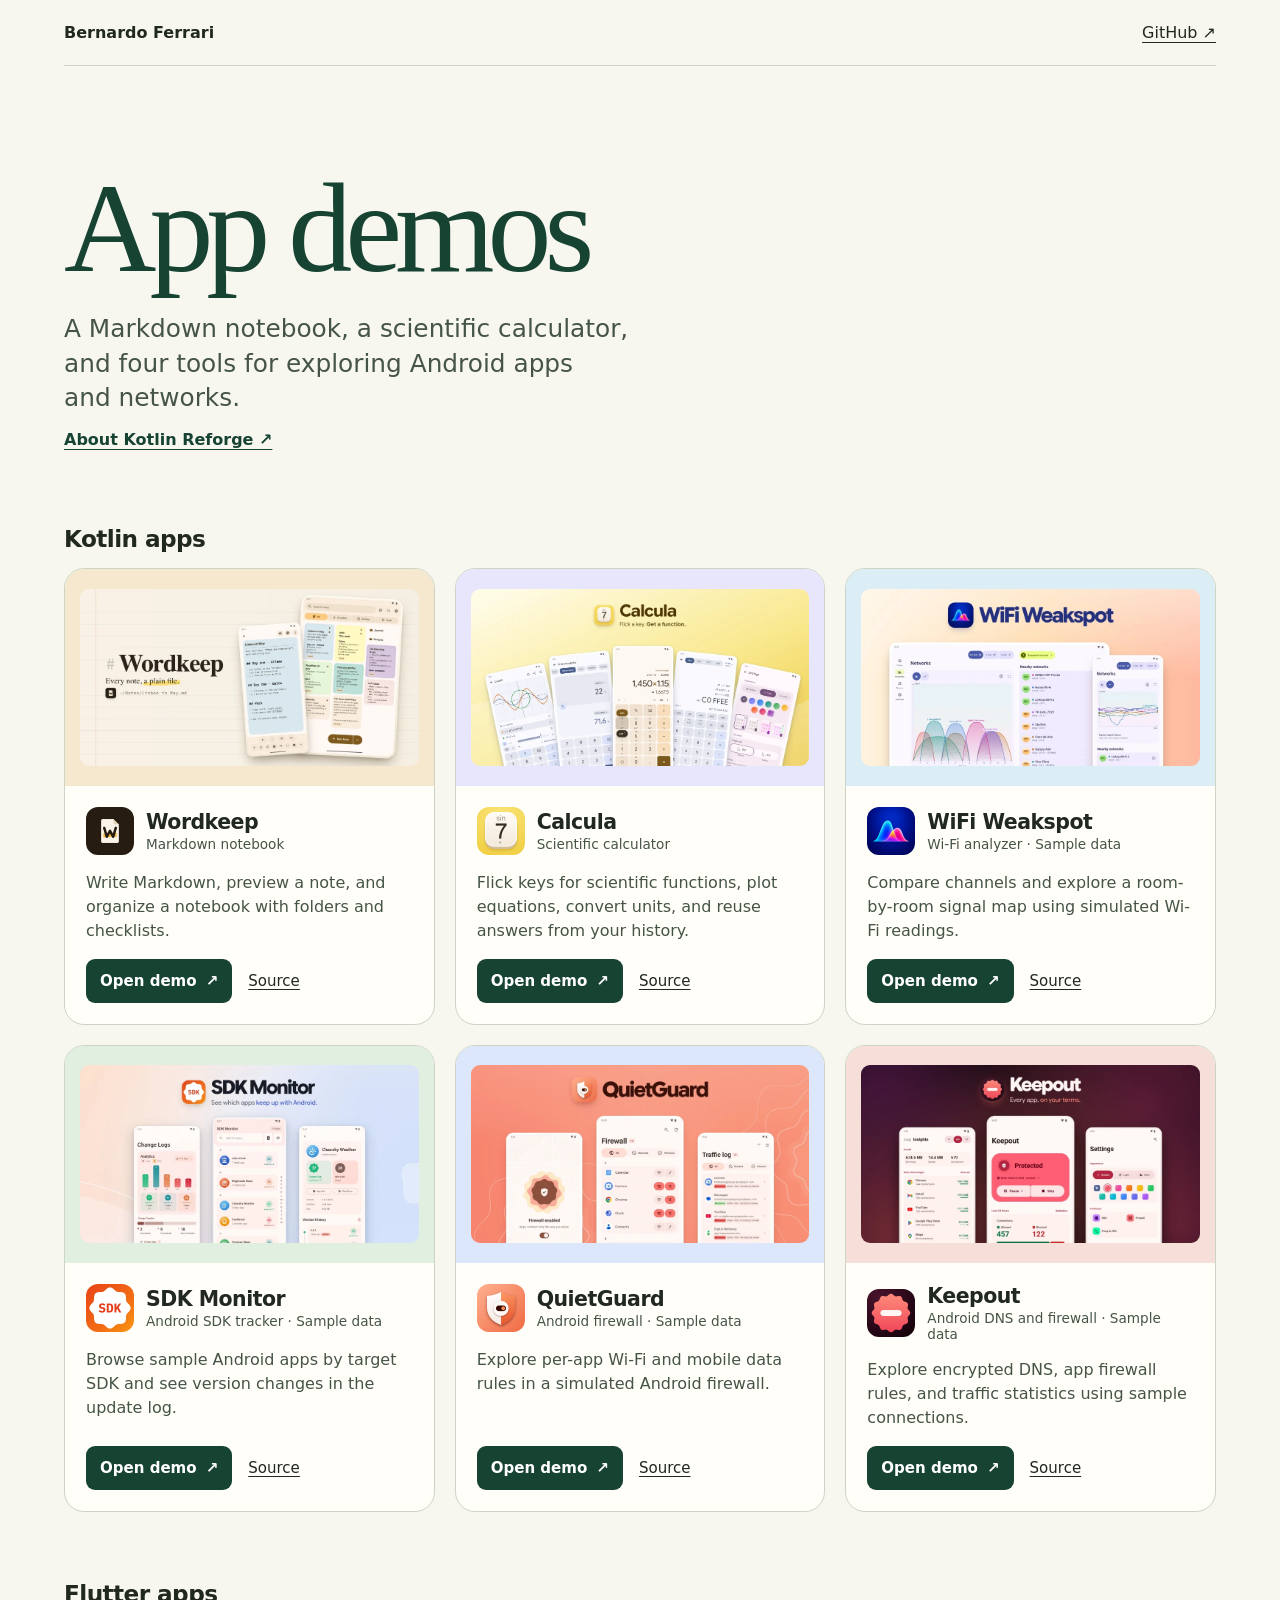
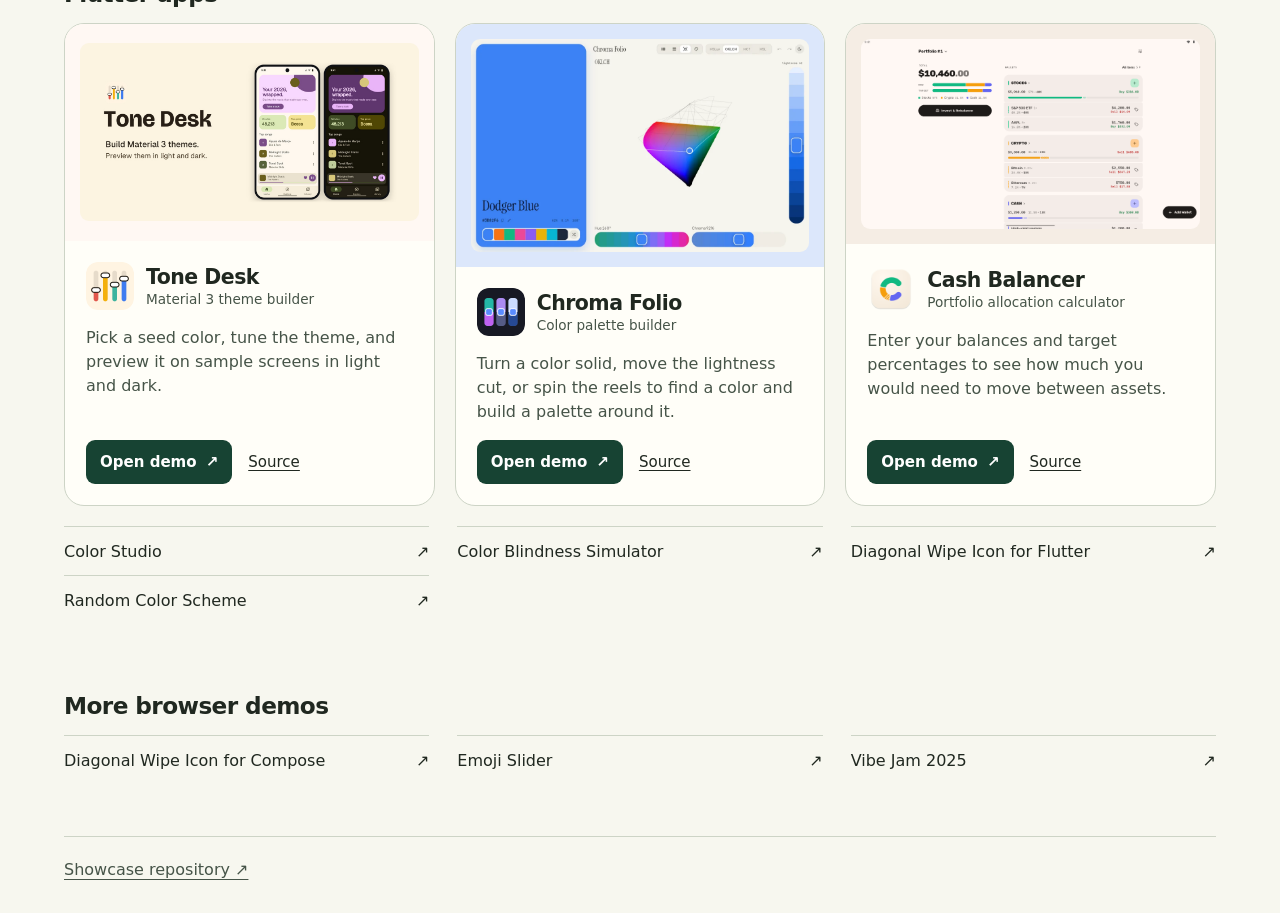
==== index.html @ ae7a1441 "Use the app card grid for Flutter demos" ====
<!doctype html>
<html lang="en">
<head>
  <meta charset="utf-8">
  <meta name="viewport" content="width=device-width, initial-scale=1">
  <title>App demos by Bernardo Ferrari</title>
  <meta name="description" content="Try six Kotlin apps in your browser, from a Markdown notebook to a Wi-Fi analyzer.">
  <meta name="theme-color" content="#f7f7ef">
  <link rel="canonical" href="https://bernaferrari.github.io/">
  <link rel="icon" href="./showcase/favicon.png" type="image/png">
  <link rel="apple-touch-icon" href="./showcase/apple-touch-icon.png">
  <meta property="og:type" content="website">
  <meta property="og:site_name" content="Bernardo Ferrari’s app demos">
  <meta property="og:title" content="App demos by Bernardo Ferrari">
  <meta property="og:description" content="Try six Kotlin apps in your browser, from a Markdown notebook to a Wi-Fi analyzer.">
  <meta property="og:url" content="https://bernaferrari.github.io/">
  <meta property="og:image" content="https://bernaferrari.github.io/showcase/social.jpg">
  <meta property="og:image:type" content="image/jpeg">
  <meta property="og:image:width" content="1200">
  <meta property="og:image:height" content="630">
  <meta property="og:image:alt" content="The six apps in Bernardo Ferrari's browser showcase">
  <meta name="twitter:card" content="summary_large_image">
  <meta name="twitter:title" content="App demos by Bernardo Ferrari">
  <meta name="twitter:description" content="Try six Kotlin apps in your browser, from a Markdown notebook to a Wi-Fi analyzer.">
  <meta name="twitter:image" content="https://bernaferrari.github.io/showcase/social.jpg">
  <meta name="twitter:image:alt" content="The six apps in Bernardo Ferrari's browser showcase">
  <link rel="stylesheet" href="./showcase/site.css?v=5">
</head>
<body>
  <header class="shell masthead"><a class="brand" href="./">Bernardo Ferrari</a><a href="https://github.com/bernaferrari">GitHub ↗</a></header>
  <main class="shell">
    <section class="hero" aria-labelledby="title">
      <h1 id="title">App demos</h1>
      <p>A Markdown notebook, a scientific calculator, and four tools for exploring Android apps and networks.</p>
      <a href="https://kotlin-reforge.vercel.app/">About Kotlin Reforge <span aria-hidden="true">↗</span></a>
    </section>
    <section aria-labelledby="kotlin"><h2 id="kotlin">Kotlin apps</h2><div class="grid">
<article style="--accent:#f5e8cf">
  <a class="preview" href="./wordkeep/" aria-label="Open Wordkeep"><img src="./showcase/wordkeep/preview.webp" alt="" decoding="async"></a>
  <div class="content">
    <div class="identity"><img src="./showcase/wordkeep/icon.png" alt="" width="48" height="48"><div><h3>Wordkeep</h3><p class="type">Markdown notebook</p></div></div>
    <p>Write Markdown, preview a note, and organize a notebook with folders and checklists.</p>
    <div class="actions"><a class="launch" href="./wordkeep/" aria-label="Open Wordkeep">Open demo <span aria-hidden="true">↗</span></a><a href="https://github.com/bernaferrari/wordkeep" aria-label="Wordkeep source code">Source</a></div>
  </div>
</article>
<article style="--accent:#e8e6fc">
  <a class="preview" href="./calcula/" aria-label="Open Calcula"><img src="./showcase/calcula/preview.webp" alt="" decoding="async"></a>
  <div class="content">
    <div class="identity"><img src="./showcase/calcula/icon.png" alt="" width="48" height="48"><div><h3>Calcula</h3><p class="type">Scientific calculator</p></div></div>
    <p>Flick keys for scientific functions, plot equations, convert units, and reuse answers from your history.</p>
    <div class="actions"><a class="launch" href="./calcula/" aria-label="Open Calcula">Open demo <span aria-hidden="true">↗</span></a><a href="https://github.com/bernaferrari/calcula" aria-label="Calcula source code">Source</a></div>
  </div>
</article>
<article style="--accent:#dceef5">
  <a class="preview" href="./wifi-weakspot/" aria-label="Open WiFi Weakspot"><img src="./showcase/wifi-weakspot/preview.webp" alt="" decoding="async"></a>
  <div class="content">
    <div class="identity"><img src="./showcase/wifi-weakspot/icon.png" alt="" width="48" height="48"><div><h3>WiFi Weakspot</h3><p class="type">Wi-Fi analyzer · Sample data</p></div></div>
    <p>Compare channels and explore a room-by-room signal map using simulated Wi-Fi readings.</p>
    <div class="actions"><a class="launch" href="./wifi-weakspot/" aria-label="Open WiFi Weakspot">Open demo <span aria-hidden="true">↗</span></a><a href="https://github.com/bernaferrari/wifi-weakspot" aria-label="WiFi Weakspot source code">Source</a></div>
  </div>
</article>
<article style="--accent:#e0efdf">
  <a class="preview" href="./sdkmonitor/" aria-label="Open SDK Monitor"><img src="./showcase/sdkmonitor/preview.webp" alt="" decoding="async"></a>
  <div class="content">
    <div class="identity"><img src="./showcase/sdkmonitor/icon.png" alt="" width="48" height="48"><div><h3>SDK Monitor</h3><p class="type">Android SDK tracker · Sample data</p></div></div>
    <p>Browse sample Android apps by target SDK and see version changes in the update log.</p>
    <div class="actions"><a class="launch" href="./sdkmonitor/" aria-label="Open SDK Monitor">Open demo <span aria-hidden="true">↗</span></a><a href="https://github.com/bernaferrari/SDKMonitor" aria-label="SDK Monitor source code">Source</a></div>
  </div>
</article>
<article style="--accent:#dce7fb">
  <a class="preview" href="./quietguard/" aria-label="Open QuietGuard"><img src="./showcase/quietguard/preview.webp" alt="" decoding="async"></a>
  <div class="content">
    <div class="identity"><img src="./showcase/quietguard/icon.png" alt="" width="48" height="48"><div><h3>QuietGuard</h3><p class="type">Android firewall · Sample data</p></div></div>
    <p>Explore per-app Wi-Fi and mobile data rules in a simulated Android firewall.</p>
    <div class="actions"><a class="launch" href="./quietguard/" aria-label="Open QuietGuard">Open demo <span aria-hidden="true">↗</span></a><a href="https://github.com/bernaferrari/QuietGuard" aria-label="QuietGuard source code">Source</a></div>
  </div>
</article>
<article style="--accent:#f7dfd9">
  <a class="preview" href="./keepout/" aria-label="Open Keepout"><img src="./showcase/keepout/preview.webp" alt="" decoding="async"></a>
  <div class="content">
    <div class="identity"><img src="./showcase/keepout/icon.png" alt="" width="48" height="48"><div><h3>Keepout</h3><p class="type">Android DNS and firewall · Sample data</p></div></div>
    <p>Explore encrypted DNS, app firewall rules, and traffic statistics using sample connections.</p>
    <div class="actions"><a class="launch" href="./keepout/" aria-label="Open Keepout">Open demo <span aria-hidden="true">↗</span></a><a href="https://github.com/bernaferrari/keepout" aria-label="Keepout source code">Source</a></div>
  </div>
</article>
    </div></section>
    <section class="archive" aria-labelledby="flutter">
      <h2 id="flutter">Flutter apps</h2>
      <div class="grid">
        <article style="--accent:#fff8f3">
          <a class="preview" href="./tone-desk/" aria-label="Open Tone Desk"><img src="./showcase/tone-desk/preview.jpg" alt="Tone Desk beside two phones previewing a Material 3 theme in light and dark" decoding="async"></a>
          <div class="content">
            <div class="identity"><img src="./showcase/tone-desk/icon.png" alt="" width="48" height="48"><div><h3>Tone Desk</h3><p class="type">Material 3 theme builder</p></div></div>
            <p>Pick a seed color, tune the theme, and preview it on sample screens in light and dark.</p>
            <div class="actions"><a class="launch" href="./tone-desk/" aria-label="Open Tone Desk">Open demo <span aria-hidden="true">↗</span></a><a href="https://github.com/bernaferrari/tone-desk" aria-label="Tone Desk source code">Source</a></div>
          </div>
        </article>
        <article style="--accent:#dce7fb">
          <a class="preview" href="./chroma-folio/" aria-label="Open Chroma Folio"><img src="./showcase/chroma-folio/preview.webp" alt="Chroma Folio showing the OKLCH solid and its lightness and chroma reels" decoding="async"></a>
          <div class="content">
            <div class="identity"><img src="./showcase/chroma-folio/icon.png" alt="" width="48" height="48"><div><h3>Chroma Folio</h3><p class="type">Color palette builder</p></div></div>
            <p>Turn a color solid, move the lightness cut, or spin the reels to find a color and build a palette around it.</p>
            <div class="actions"><a class="launch" href="./chroma-folio/" aria-label="Open Chroma Folio">Open demo <span aria-hidden="true">↗</span></a><a href="https://github.com/bernaferrari/chroma-folio" aria-label="Chroma Folio source code">Source</a></div>
          </div>
        </article>
        <article style="--accent:#f5ede4">
          <a class="preview" href="./CashBalancer/" aria-label="Open Cash Balancer"><img src="./showcase/cash-balancer/preview.png" alt="Cash Balancer portfolio showing current and target allocations" decoding="async"></a>
          <div class="content">
            <div class="identity"><img src="./showcase/cash-balancer/icon.png" alt="" width="48" height="48"><div><h3>Cash Balancer</h3><p class="type">Portfolio allocation calculator</p></div></div>
            <p>Enter your balances and target percentages to see how much you would need to move between assets.</p>
            <div class="actions"><a class="launch" href="./CashBalancer/" aria-label="Open Cash Balancer">Open demo <span aria-hidden="true">↗</span></a><a href="https://github.com/bernaferrari/CashBalancer" aria-label="Cash Balancer source code">Source</a></div>
          </div>
        </article>
      </div>
      <ul>
        <li><a href="./color-studio/">Color Studio <span aria-hidden="true">↗</span></a></li>
        <li><a href="./ColorBlindnessFlutter/">Color Blindness Simulator <span aria-hidden="true">↗</span></a></li>
        <li><a href="./diagonal-wipe-icon-flutter/">Diagonal Wipe Icon for Flutter <span aria-hidden="true">↗</span></a></li>
        <li><a href="./RandomColorScheme/">Random Color Scheme <span aria-hidden="true">↗</span></a></li>
      </ul>
    </section>
    <section class="archive" aria-labelledby="other"><h2 id="other">More browser demos</h2><ul>
      <li><a href="./diagonal-wipe-icon/">Diagonal Wipe Icon for Compose <span aria-hidden="true">↗</span></a></li>
      <li><a href="./EmojiSlider/">Emoji Slider <span aria-hidden="true">↗</span></a></li>
      <li><a href="./vibejam2025/">Vibe Jam 2025 <span aria-hidden="true">↗</span></a></li>
    </ul></section>
  </main>
  <footer class="shell footer"><a href="https://github.com/bernaferrari/bernaferrari.github.io">Showcase repository ↗</a></footer>
</body>
</html>
---- showcase/site.css ----
:root {
  color-scheme: light;
  font-family: "Instrument Sans", system-ui, sans-serif;
  background: #f7f7ef;
  color: #202820;
  --muted: #465448;
  --line: #cdd4c6;
  --green: #174333;
}
* { box-sizing: border-box; }
body { margin: 0; }
a { color: inherit; text-underline-offset: .22em; }
a:hover { text-decoration-thickness: 2px; }
a:focus-visible { outline: 3px solid #b54d20; outline-offset: 4px; }
.shell { width: min(1152px, calc(100% - 48px)); margin-inline: auto; }
.masthead { display: flex; justify-content: space-between; align-items: center; gap: 16px; min-height: 66px; border-bottom: 1px solid var(--line); }
.brand { font-weight: 700; text-decoration: none; }
.hero { padding-block: clamp(52px, 8vw, 112px) clamp(44px, 6vw, 76px); }
h1, h2, h3, p { margin: 0; }
h1 { font-family: "Instrument Serif", Georgia, serif; font-size: clamp(4.5rem, 10vw, 9rem); line-height: .95; font-weight: 400; letter-spacing: -.055em; color: var(--green); }
.hero p { font-size: clamp(1.15rem, 2.6vw, 1.55rem); max-width: 36ch; margin: 22px 0 14px; line-height: 1.4; color: var(--muted); text-wrap: pretty; }
.hero a { color: var(--green); font-weight: 600; }
h2 { margin-bottom: 16px; font-size: 1.45rem; letter-spacing: -.025em; }
.grid { display: grid; grid-template-columns: repeat(3, minmax(0, 1fr)); gap: 20px; }
article { display: flex; flex-direction: column; border: 1px solid var(--line); border-radius: 20px; overflow: hidden; background: #fffef8; }
.preview { display: grid; place-items: center; aspect-ratio: 1.7; padding: 15px; background: var(--accent); }
.preview:focus-visible { outline-offset: -4px; z-index: 1; }
.preview img { display: block; max-width: 100%; width: 100%; max-height: 100%; object-fit: contain; border-radius: 9px; }
.content { display: grid; grid-template-rows: auto 1fr auto; gap: 16px; padding: 21px; flex: 1; }
.identity { display: flex; gap: 12px; align-items: center; }
.identity img { border-radius: 12px; }
h3 { font-size: 1.28rem; letter-spacing: -.025em; }
.type { margin-top: 2px; color: var(--muted); font-size: .85rem; }
.content > p { line-height: 1.5; color: var(--muted); }
.actions { display: flex; gap: 16px; align-items: center; font-size: .94rem; }
.actions a { display: inline-flex; align-items: center; min-height: 44px; }
.launch { gap: 9px; padding: 8px 14px; border-radius: 9px; background: var(--green); color: white; text-decoration: none; font-weight: 650; }
.launch:hover { background: #235b46; }
.archive { margin-top: 68px; }
.archive > ul { display: grid; grid-template-columns: repeat(3, minmax(0, 1fr)); gap: 0 28px; list-style: none; padding: 0; }
.archive > ul > li { border-top: 1px solid var(--line); }
.archive > ul > li > a { min-height: 48px; display: flex; align-items: center; gap: 10px; justify-content: space-between; text-decoration: none; }
.archive > ul > li > a:hover { text-decoration: underline; }
.footer { border-top: 1px solid var(--line); margin-top: 52px; padding-block: 23px 34px; color: var(--muted); }
@media (max-width: 850px) { .grid, .archive > ul { grid-template-columns: repeat(2, minmax(0, 1fr)); } }
@media (max-width: 530px) { .shell { width: calc(100% - 32px); } .grid, .archive > ul { grid-template-columns: 1fr; } }
.grid + ul { margin-top: 20px; }
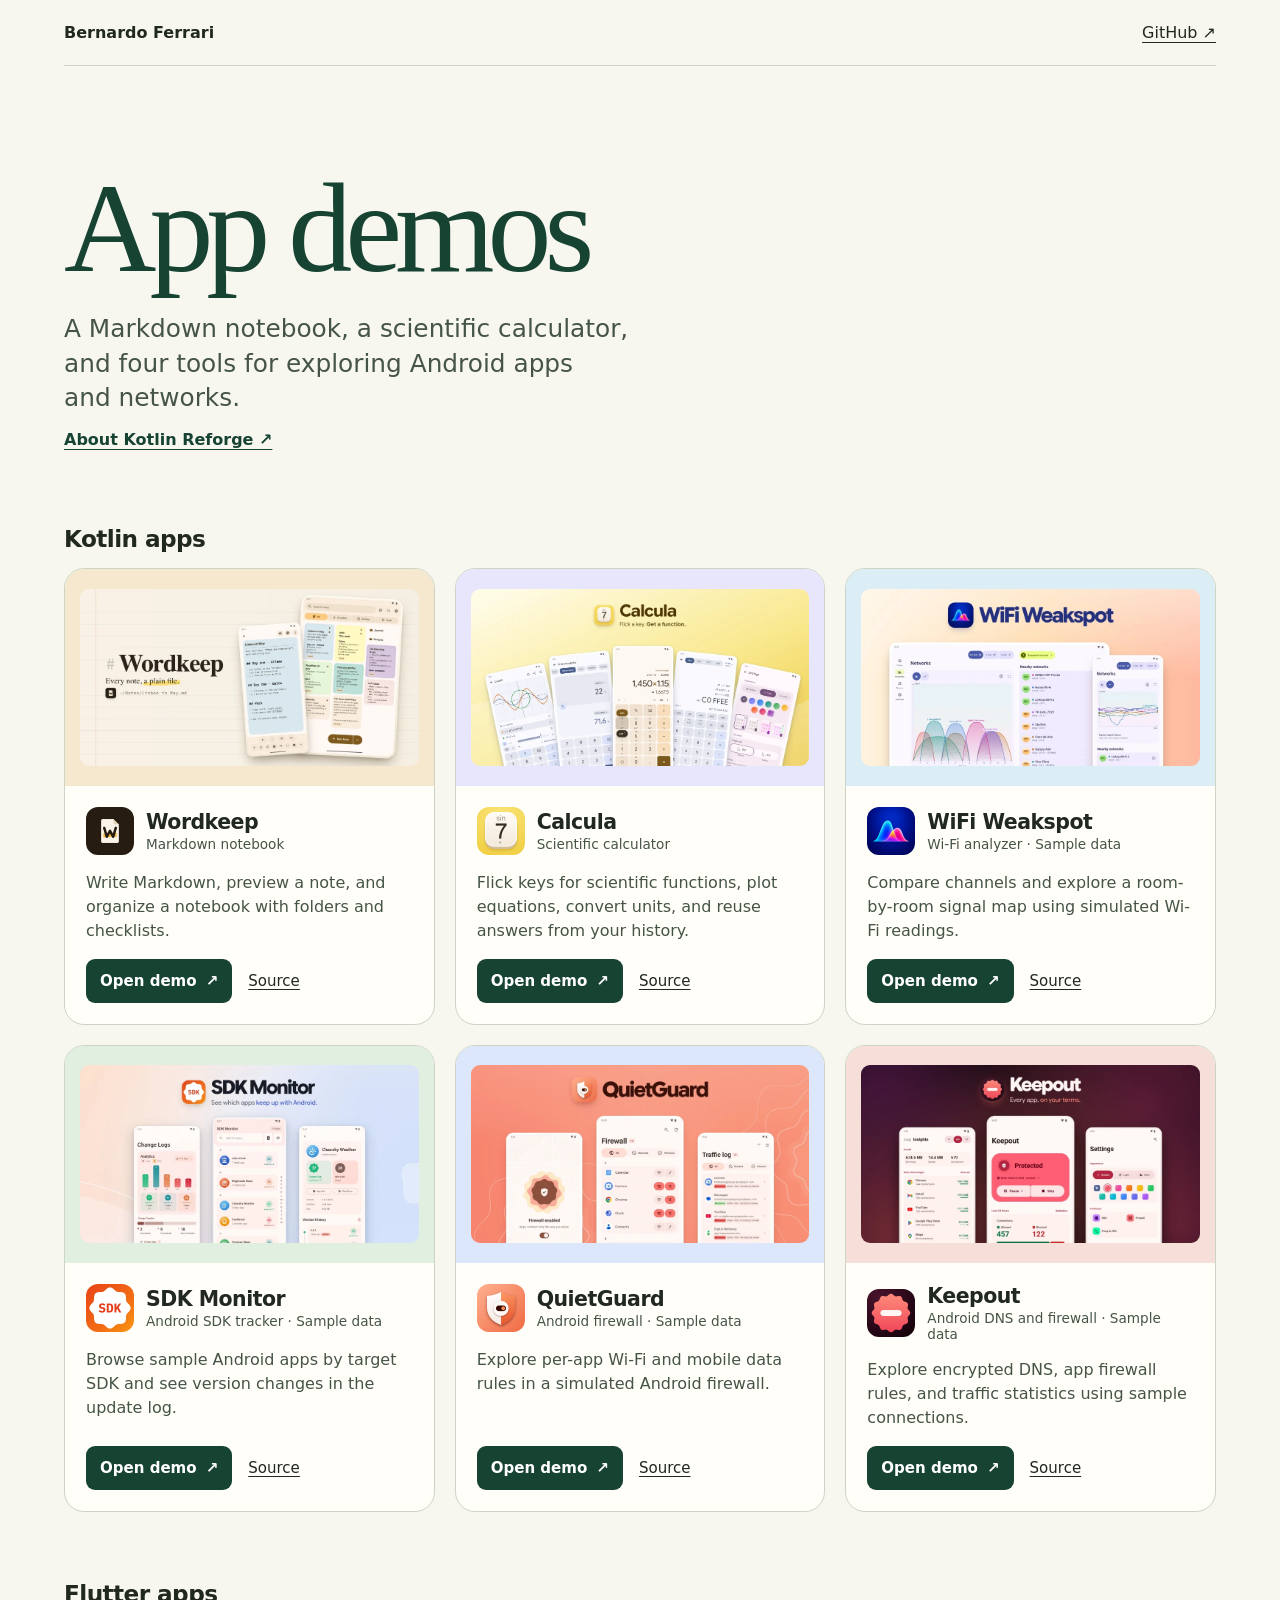
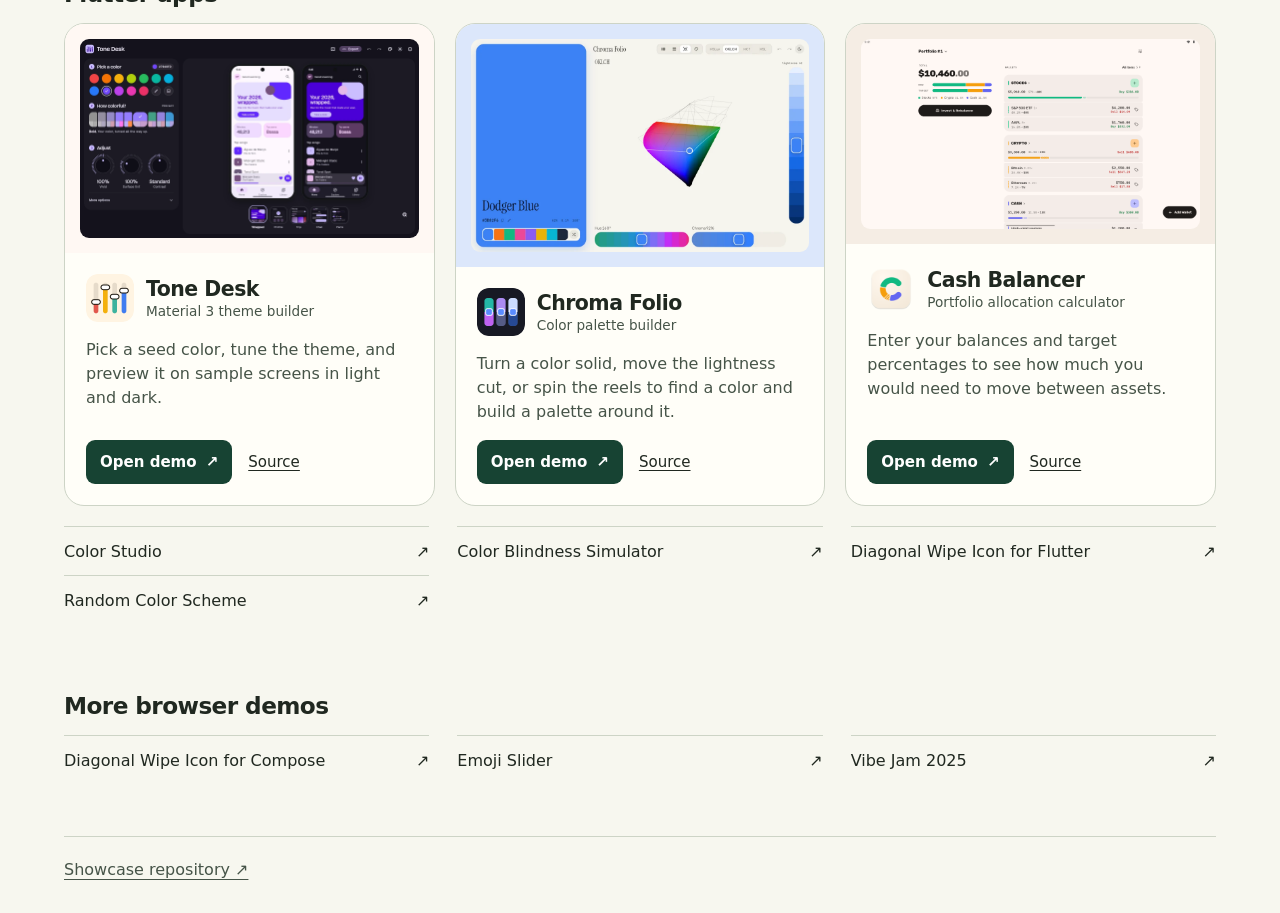
==== commit 7ec93934: "Show Tone Desk in the app grid" ====
--- a/index.html
+++ b/index.html
@@ -88,7 +88,7 @@
       <h2 id="flutter">Flutter apps</h2>
       <div class="grid">
         <article style="--accent:#fff8f3">
-          <a class="preview" href="./tone-desk/" aria-label="Open Tone Desk"><img src="./showcase/tone-desk/preview.jpg" alt="Tone Desk beside two phones previewing a Material 3 theme in light and dark" decoding="async"></a>
+          <a class="preview" href="./tone-desk/" aria-label="Open Tone Desk"><img src="./showcase/tone-desk/studio-preview.webp" alt="Tone Desk theme controls beside two phones showing the same theme in light and dark" decoding="async"></a>
           <div class="content">
             <div class="identity"><img src="./showcase/tone-desk/icon.png" alt="" width="48" height="48"><div><h3>Tone Desk</h3><p class="type">Material 3 theme builder</p></div></div>
             <p>Pick a seed color, tune the theme, and preview it on sample screens in light and dark.</p>
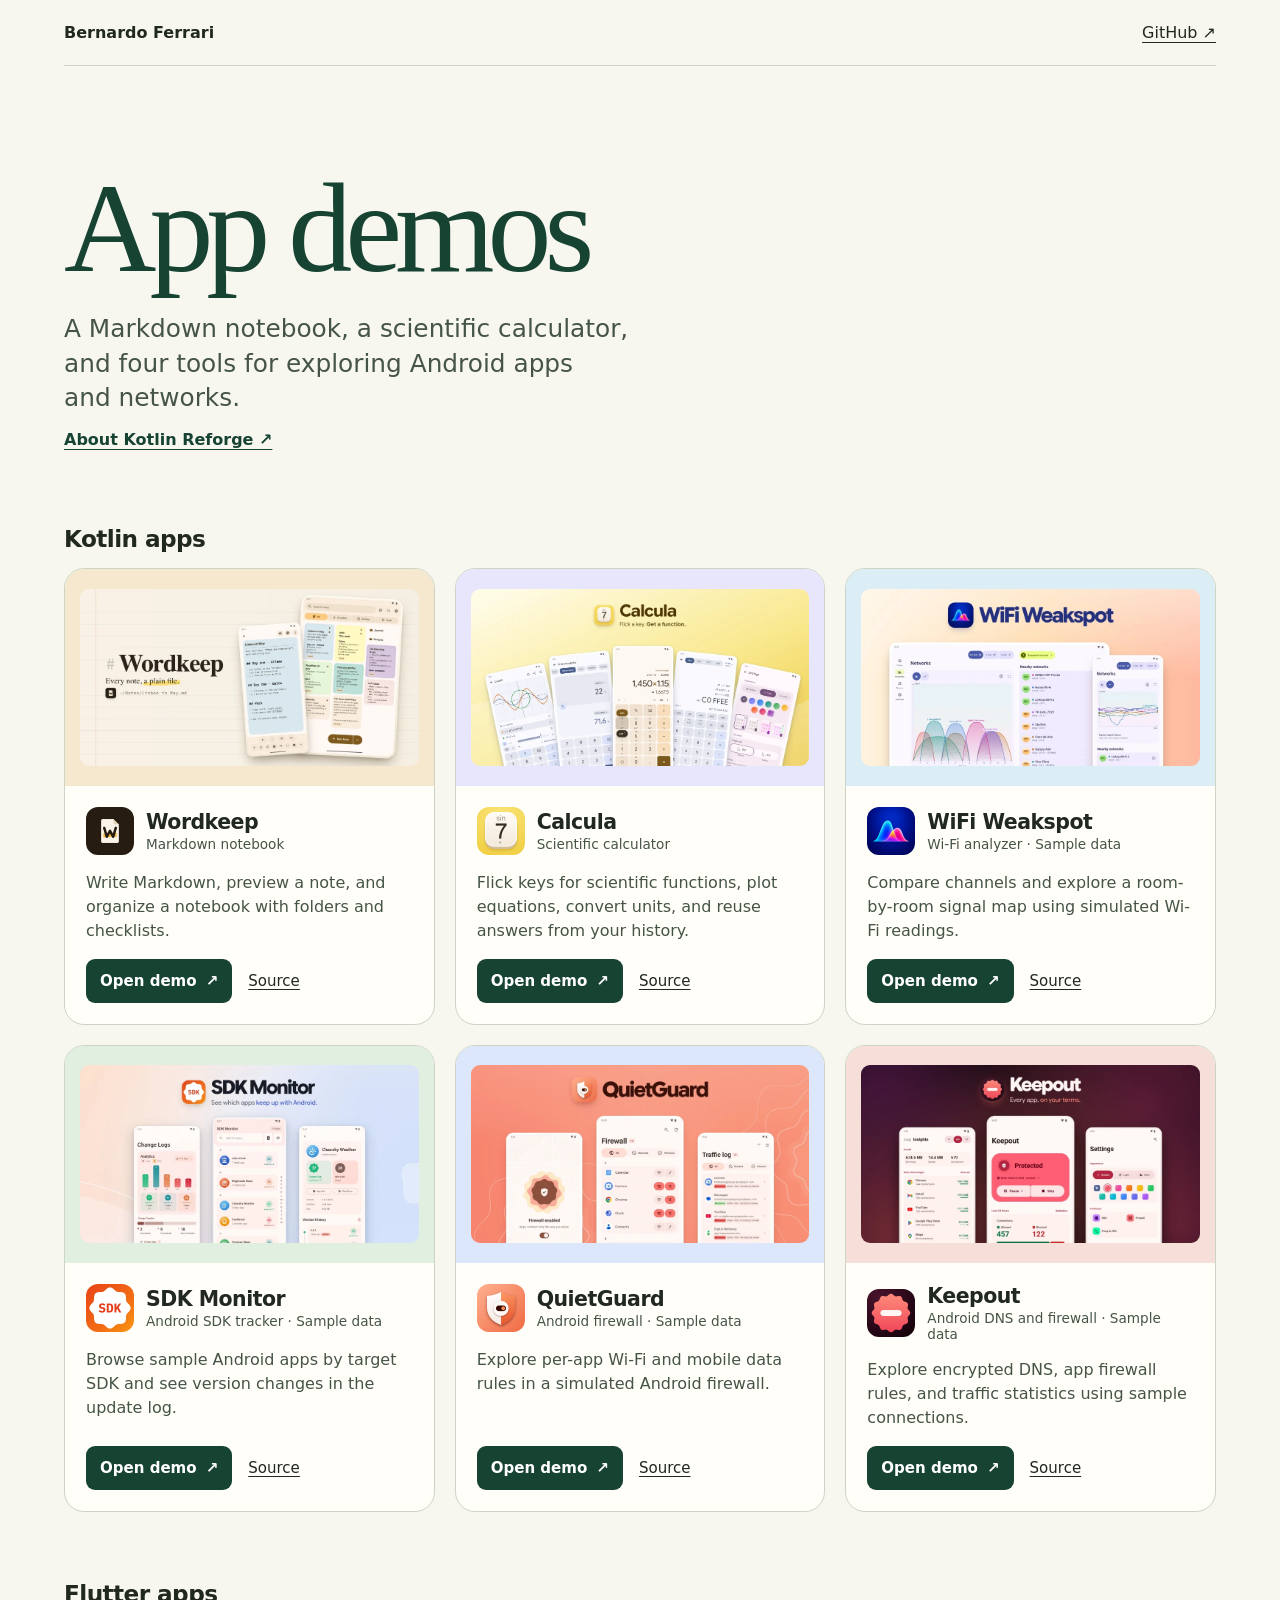
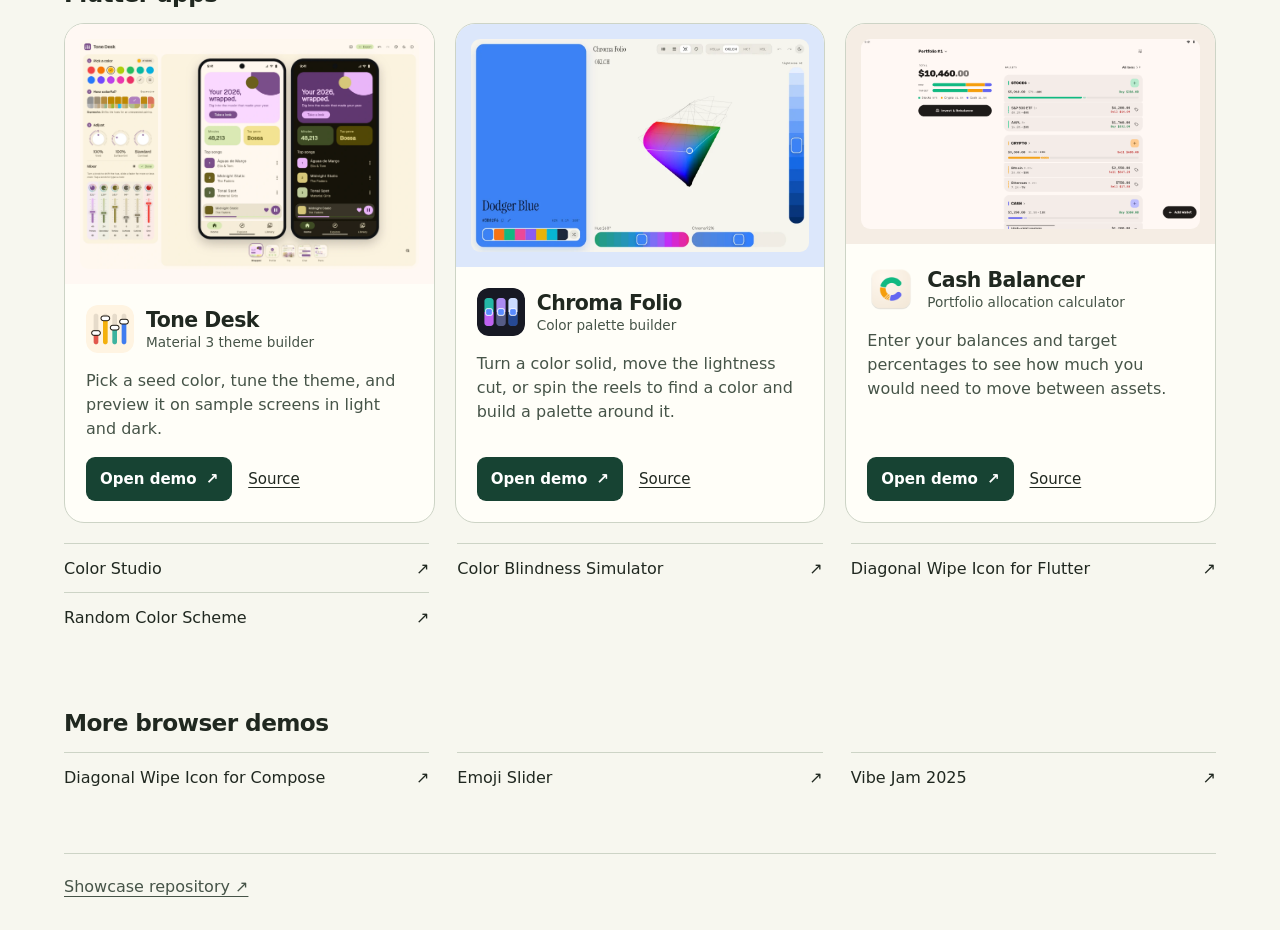
==== commit 12431d86: "Show the light Expressive theme on the Tone Desk card" ====
--- a/index.html
+++ b/index.html
@@ -88,7 +88,7 @@
       <h2 id="flutter">Flutter apps</h2>
       <div class="grid">
         <article style="--accent:#fff8f3">
-          <a class="preview" href="./tone-desk/" aria-label="Open Tone Desk"><img src="./showcase/tone-desk/studio-preview.webp" alt="Tone Desk theme controls beside two phones showing the same theme in light and dark" decoding="async"></a>
+          <a class="preview" href="./tone-desk/" aria-label="Open Tone Desk"><img src="./showcase/tone-desk/studio-preview.webp?v=2" alt="Tone Desk in light mode with a yellow seed and Expressive theme on two phones" decoding="async"></a>
           <div class="content">
             <div class="identity"><img src="./showcase/tone-desk/icon.png" alt="" width="48" height="48"><div><h3>Tone Desk</h3><p class="type">Material 3 theme builder</p></div></div>
             <p>Pick a seed color, tune the theme, and preview it on sample screens in light and dark.</p>
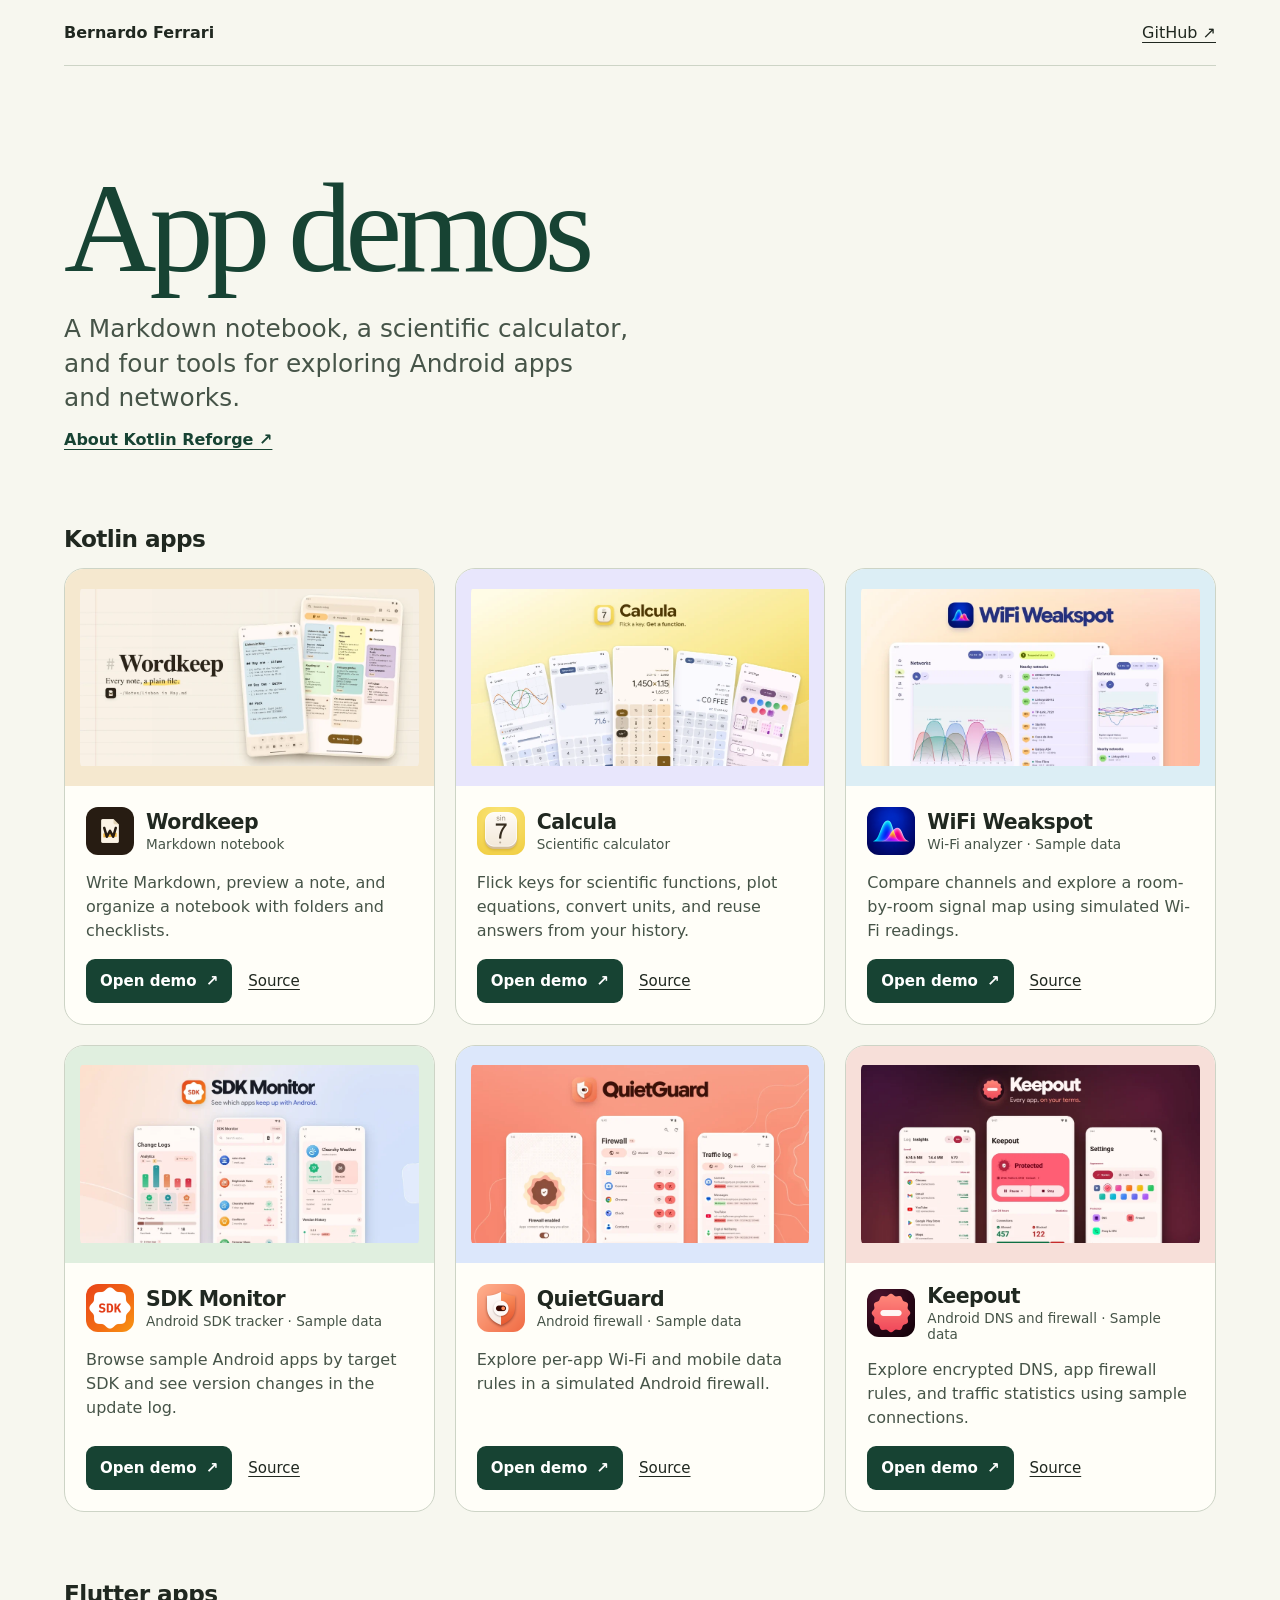
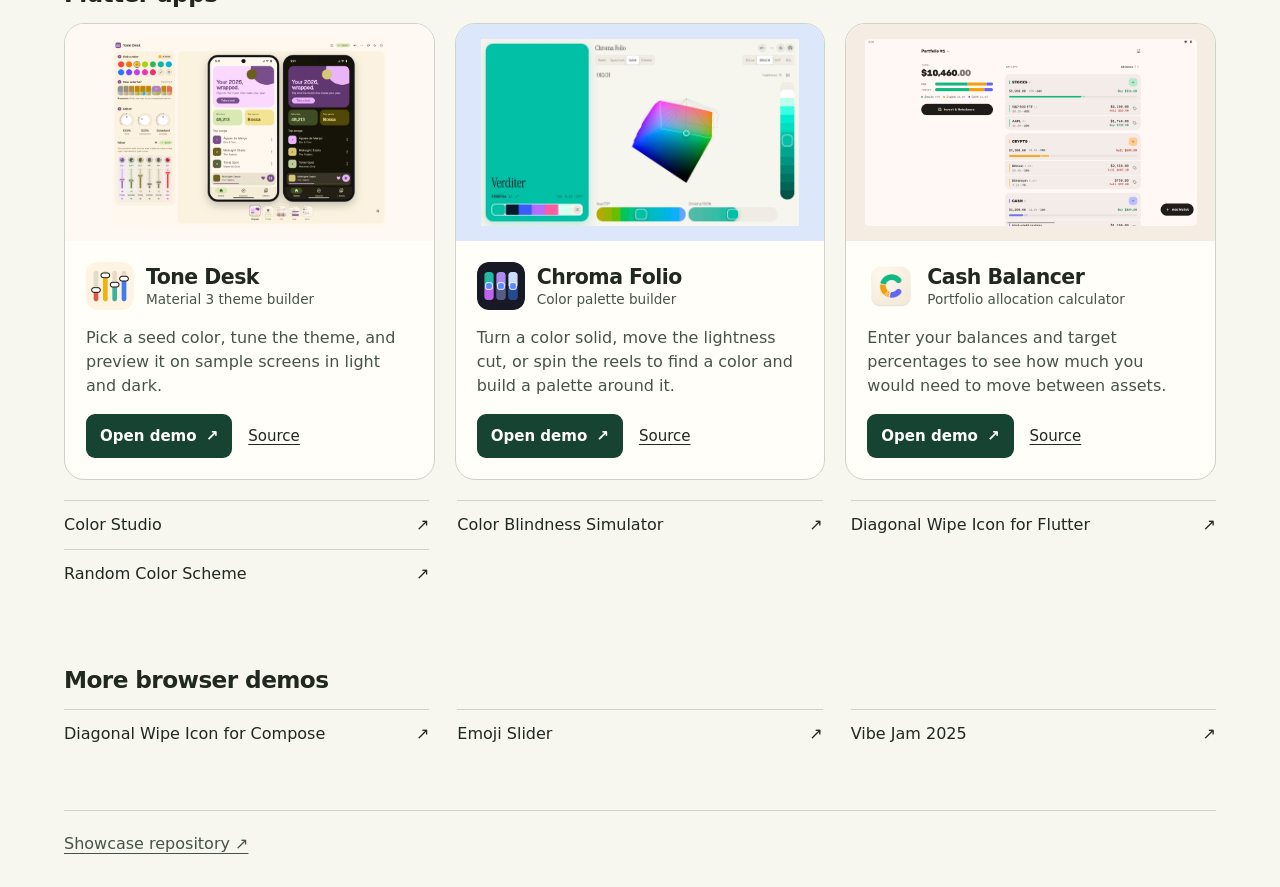
==== commit 94068082: "Align gallery preview frames and refresh Chroma Folio screenshot" ====
--- a/index.html
+++ b/index.html
@@ -24,7 +24,7 @@
   <meta name="twitter:description" content="Try six Kotlin apps in your browser, from a Markdown notebook to a Wi-Fi analyzer.">
   <meta name="twitter:image" content="https://bernaferrari.github.io/showcase/social.jpg">
   <meta name="twitter:image:alt" content="The six apps in Bernardo Ferrari's browser showcase">
-  <link rel="stylesheet" href="./showcase/site.css?v=5">
+  <link rel="stylesheet" href="./showcase/site.css?v=6">
 </head>
 <body>
   <header class="shell masthead"><a class="brand" href="./">Bernardo Ferrari</a><a href="https://github.com/bernaferrari">GitHub ↗</a></header>
@@ -96,7 +96,7 @@
           </div>
         </article>
         <article style="--accent:#dce7fb">
-          <a class="preview" href="./chroma-folio/" aria-label="Open Chroma Folio"><img src="./showcase/chroma-folio/preview.webp" alt="Chroma Folio showing the OKLCH solid and its lightness and chroma reels" decoding="async"></a>
+          <a class="preview" href="./chroma-folio/" aria-label="Open Chroma Folio"><img src="./showcase/chroma-folio/preview.webp?v=2" alt="Chroma Folio showing the OKLCH gamut, a teal swatch, and the Deep Sea palette" decoding="async"></a>
           <div class="content">
             <div class="identity"><img src="./showcase/chroma-folio/icon.png" alt="" width="48" height="48"><div><h3>Chroma Folio</h3><p class="type">Color palette builder</p></div></div>
             <p>Turn a color solid, move the lightness cut, or spin the reels to find a color and build a palette around it.</p>
--- a/showcase/site.css
+++ b/showcase/site.css
@@ -23,9 +23,17 @@
 h2 { margin-bottom: 16px; font-size: 1.45rem; letter-spacing: -.025em; }
 .grid { display: grid; grid-template-columns: repeat(3, minmax(0, 1fr)); gap: 20px; }
 article { display: flex; flex-direction: column; border: 1px solid var(--line); border-radius: 20px; overflow: hidden; background: #fffef8; }
-.preview { display: grid; place-items: center; aspect-ratio: 1.7; padding: 15px; background: var(--accent); }
+.preview {
+  display: grid;
+  grid-template: minmax(0, 1fr) / minmax(0, 1fr);
+  flex: none;
+  min-height: 0;
+  aspect-ratio: 1.7;
+  padding: 15px;
+  background: var(--accent);
+}
 .preview:focus-visible { outline-offset: -4px; z-index: 1; }
-.preview img { display: block; max-width: 100%; width: 100%; max-height: 100%; object-fit: contain; border-radius: 9px; }
+.preview img { display: block; width: 100%; height: 100%; object-fit: contain; border-radius: 9px; }
 .content { display: grid; grid-template-rows: auto 1fr auto; gap: 16px; padding: 21px; flex: 1; }
 .identity { display: flex; gap: 12px; align-items: center; }
 .identity img { border-radius: 12px; }
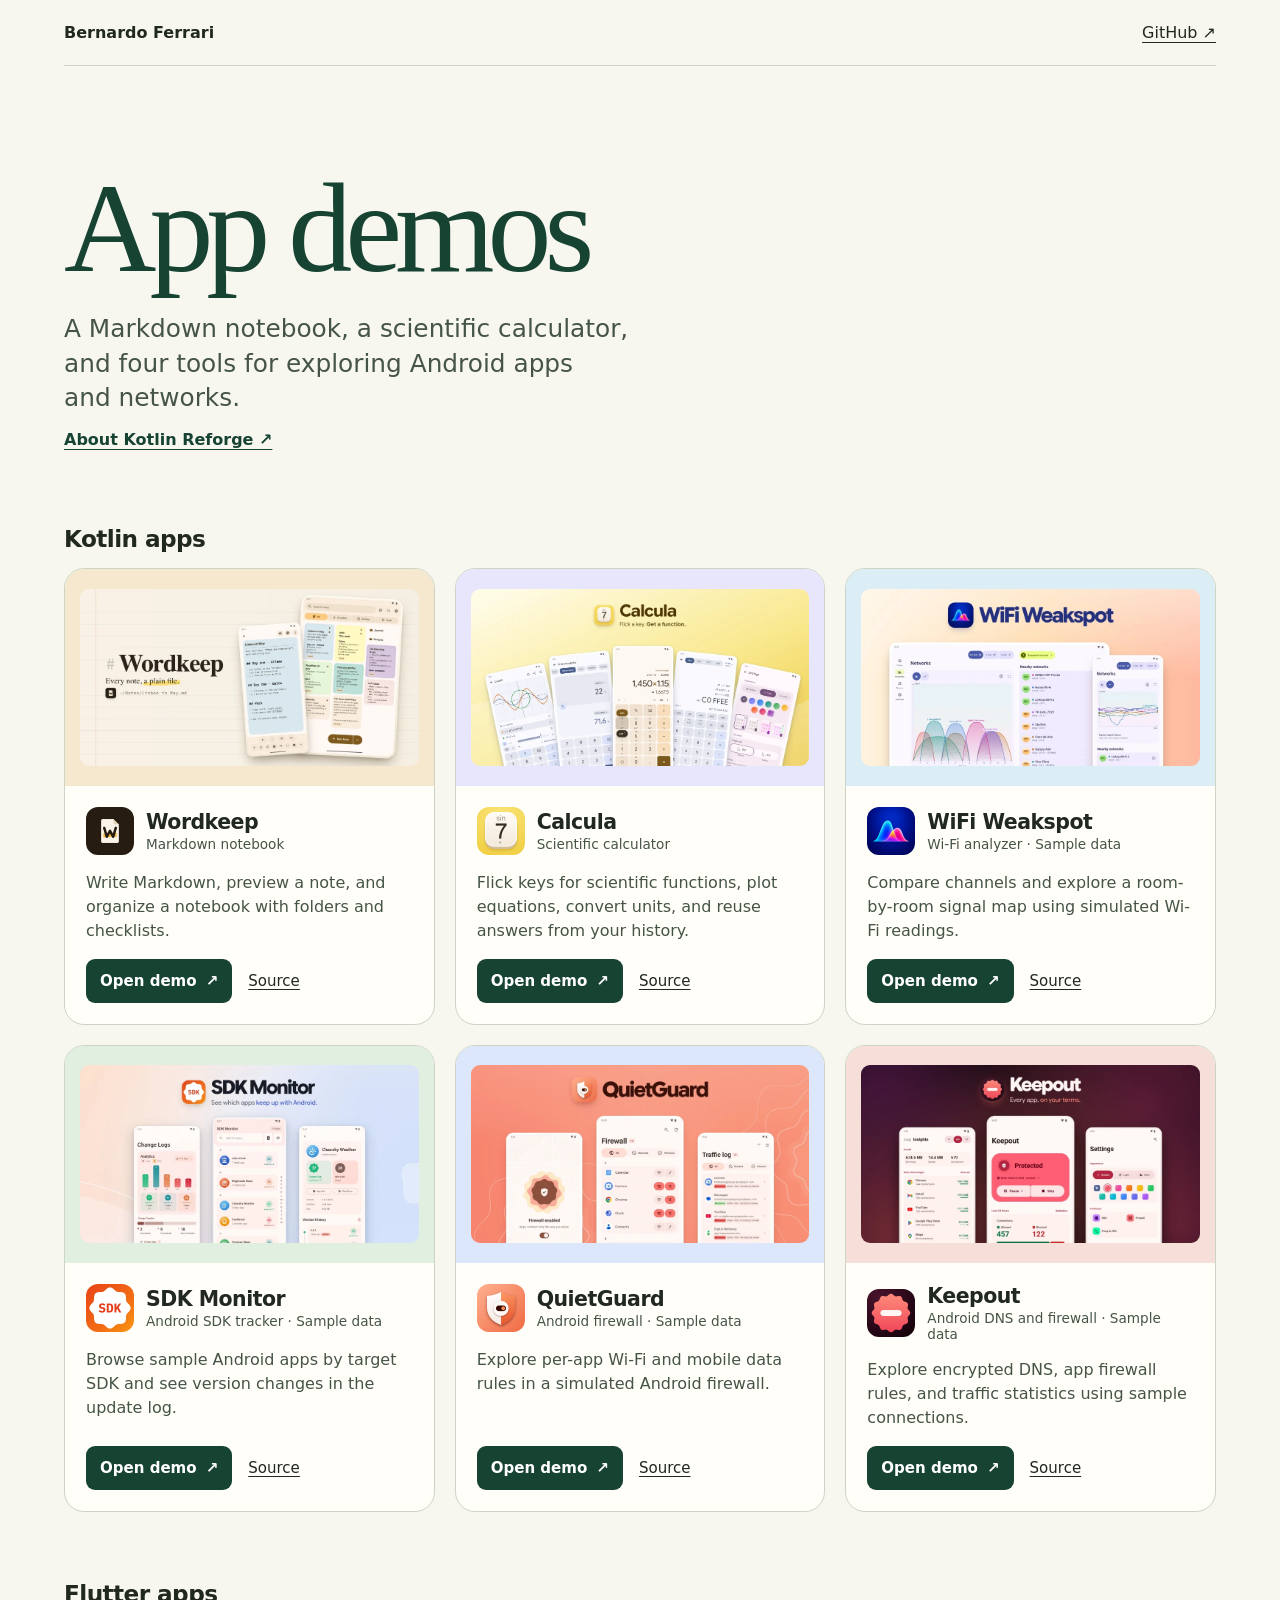
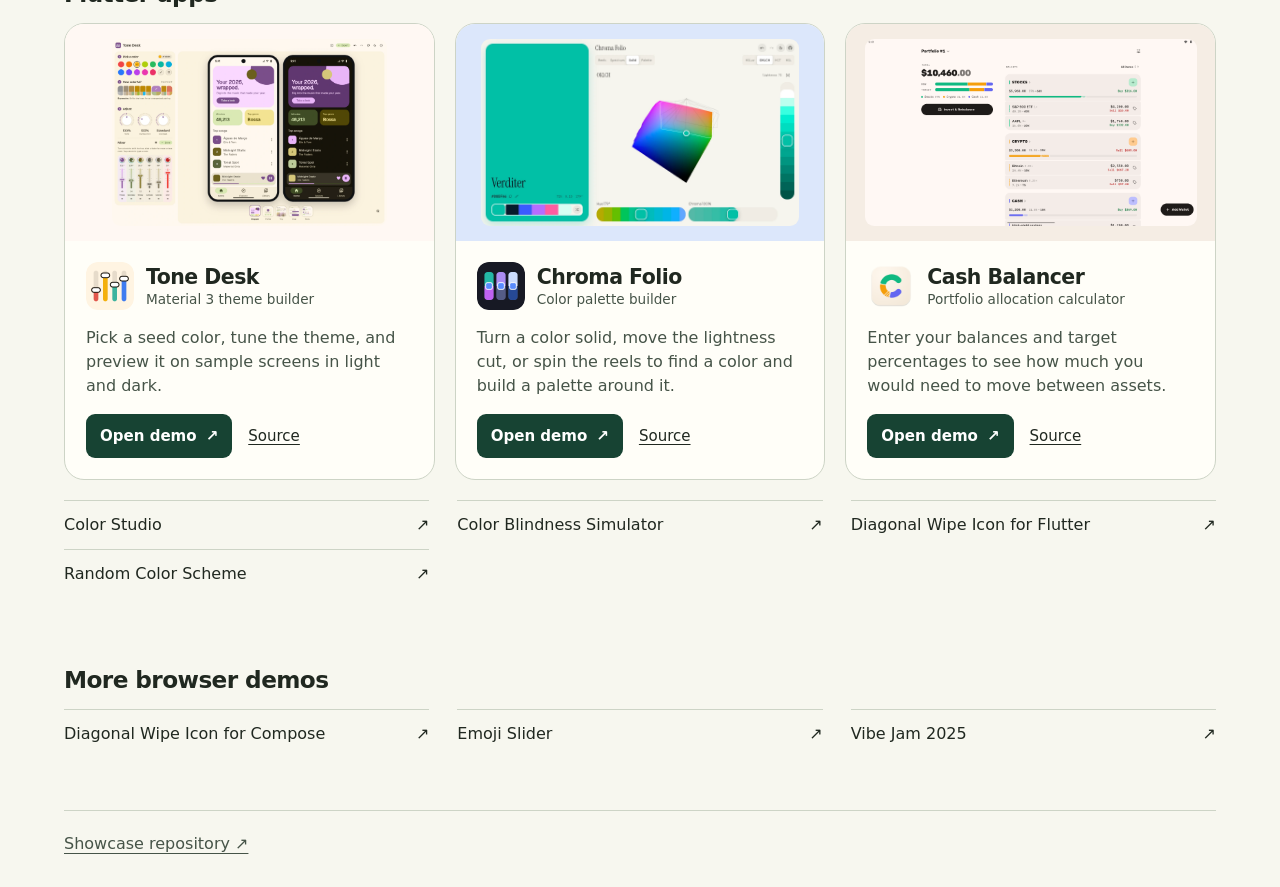
==== commit e20cad13: "Round the corners of the gallery screenshots" ====
--- a/index.html
+++ b/index.html
@@ -24,7 +24,7 @@
   <meta name="twitter:description" content="Try six Kotlin apps in your browser, from a Markdown notebook to a Wi-Fi analyzer.">
   <meta name="twitter:image" content="https://bernaferrari.github.io/showcase/social.jpg">
   <meta name="twitter:image:alt" content="The six apps in Bernardo Ferrari's browser showcase">
-  <link rel="stylesheet" href="./showcase/site.css?v=6">
+  <link rel="stylesheet" href="./showcase/site.css?v=7">
 </head>
 <body>
   <header class="shell masthead"><a class="brand" href="./">Bernardo Ferrari</a><a href="https://github.com/bernaferrari">GitHub ↗</a></header>
--- a/showcase/site.css
+++ b/showcase/site.css
@@ -33,7 +33,7 @@
   background: var(--accent);
 }
 .preview:focus-visible { outline-offset: -4px; z-index: 1; }
-.preview img { display: block; width: 100%; height: 100%; object-fit: contain; border-radius: 9px; }
+.preview img { display: block; place-self: center; max-width: 100%; max-height: 100%; border-radius: 9px; }
 .content { display: grid; grid-template-rows: auto 1fr auto; gap: 16px; padding: 21px; flex: 1; }
 .identity { display: flex; gap: 12px; align-items: center; }
 .identity img { border-radius: 12px; }
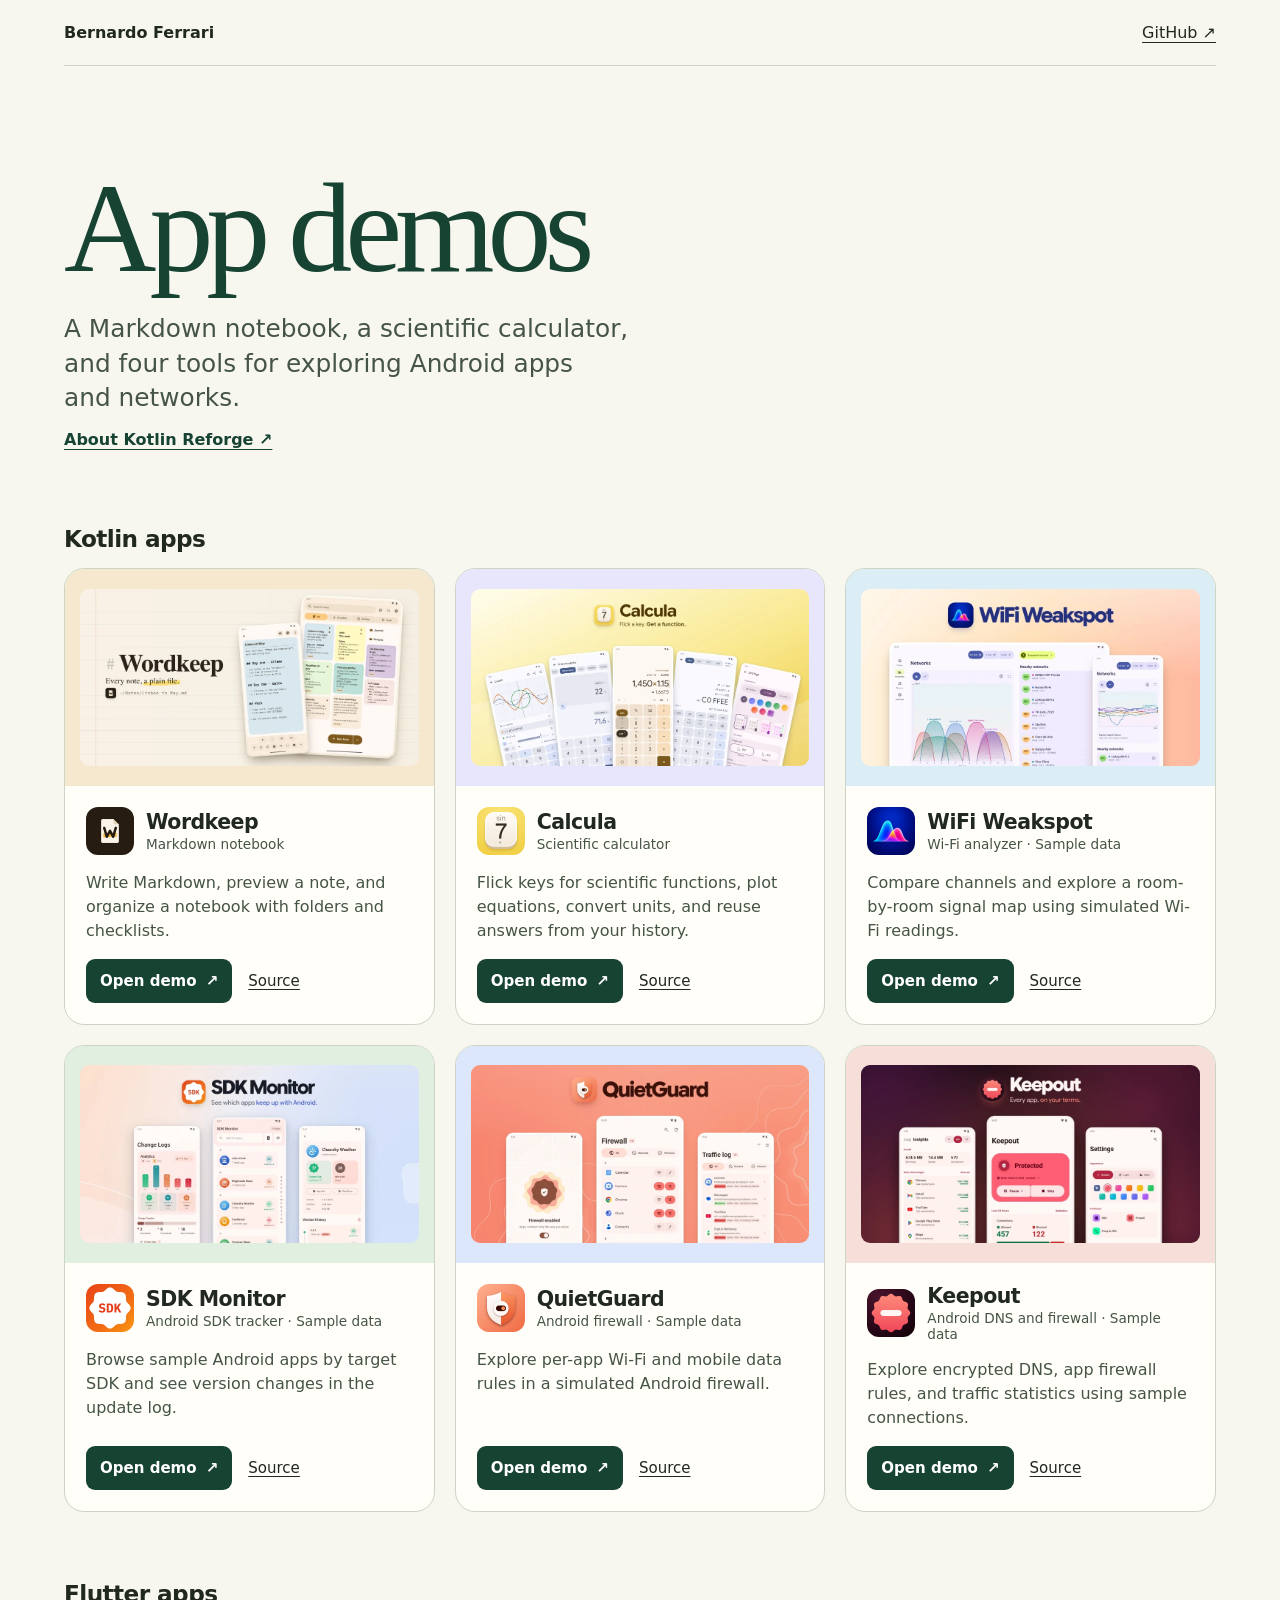
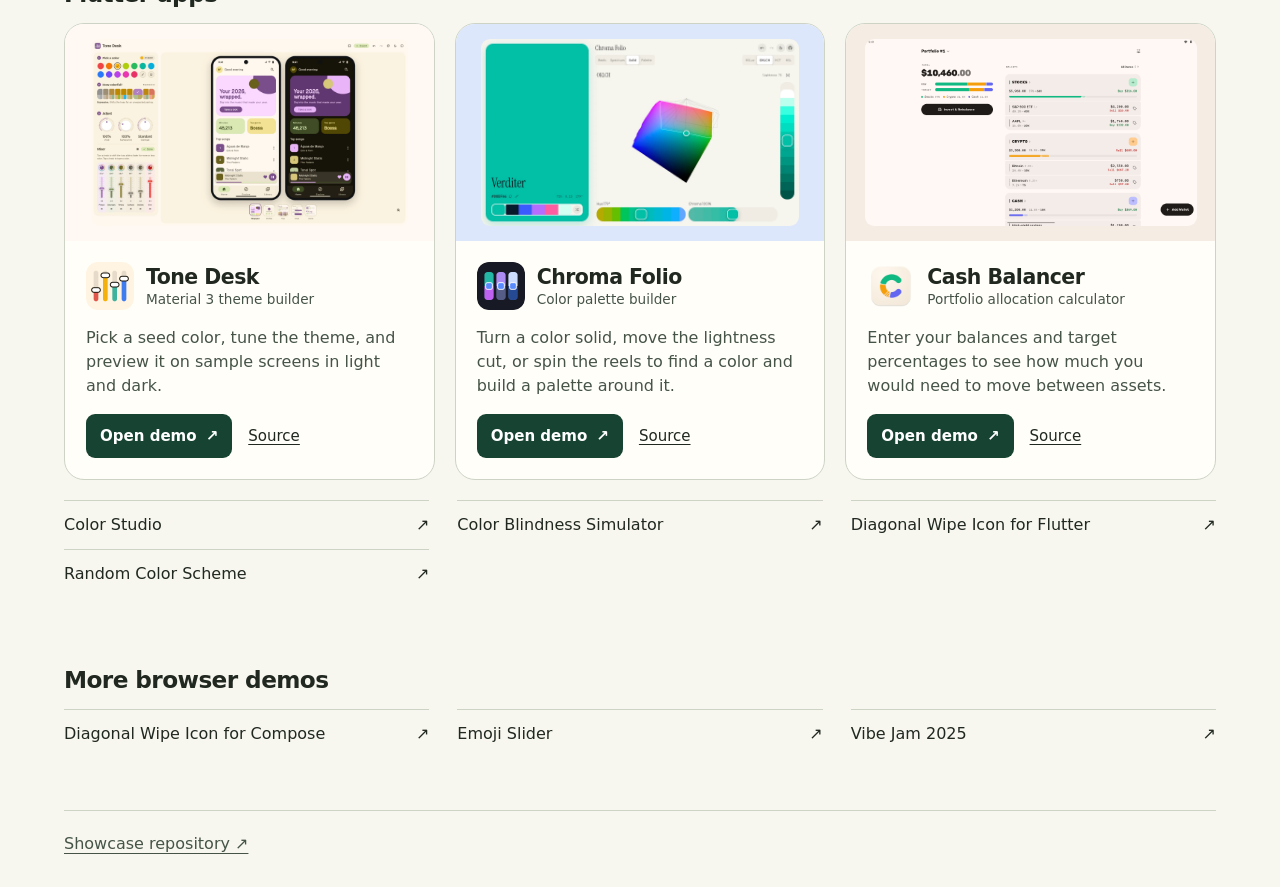
==== commit 96ce3f8d: "Match the Tone Desk and Chroma Folio screenshot ratios" ====
--- a/index.html
+++ b/index.html
@@ -88,7 +88,7 @@
       <h2 id="flutter">Flutter apps</h2>
       <div class="grid">
         <article style="--accent:#fff8f3">
-          <a class="preview" href="./tone-desk/" aria-label="Open Tone Desk"><img src="./showcase/tone-desk/studio-preview.webp?v=2" alt="Tone Desk in light mode with a yellow seed and Expressive theme on two phones" decoding="async"></a>
+          <a class="preview" href="./tone-desk/" aria-label="Open Tone Desk"><img src="./showcase/tone-desk/studio-preview.webp?v=3" alt="Tone Desk in light mode with a yellow seed and Expressive theme on two phones" decoding="async"></a>
           <div class="content">
             <div class="identity"><img src="./showcase/tone-desk/icon.png" alt="" width="48" height="48"><div><h3>Tone Desk</h3><p class="type">Material 3 theme builder</p></div></div>
             <p>Pick a seed color, tune the theme, and preview it on sample screens in light and dark.</p>
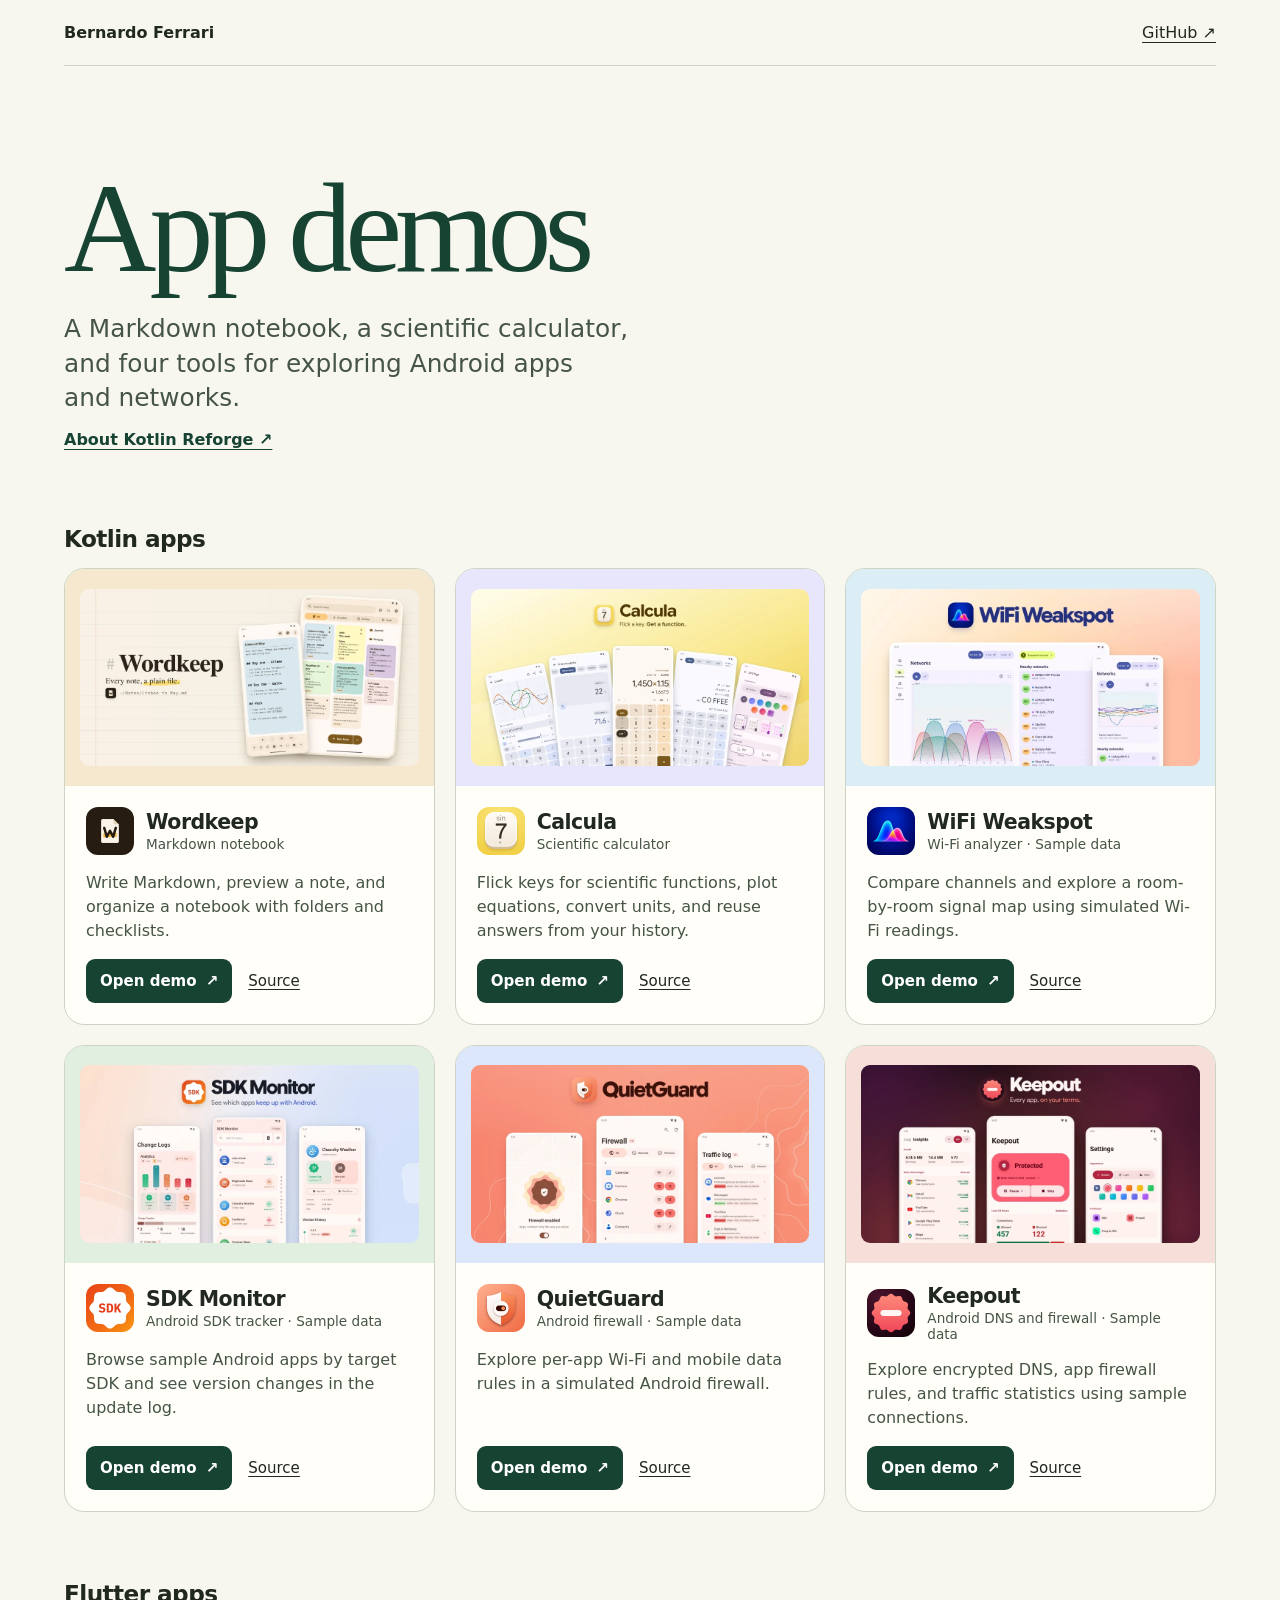
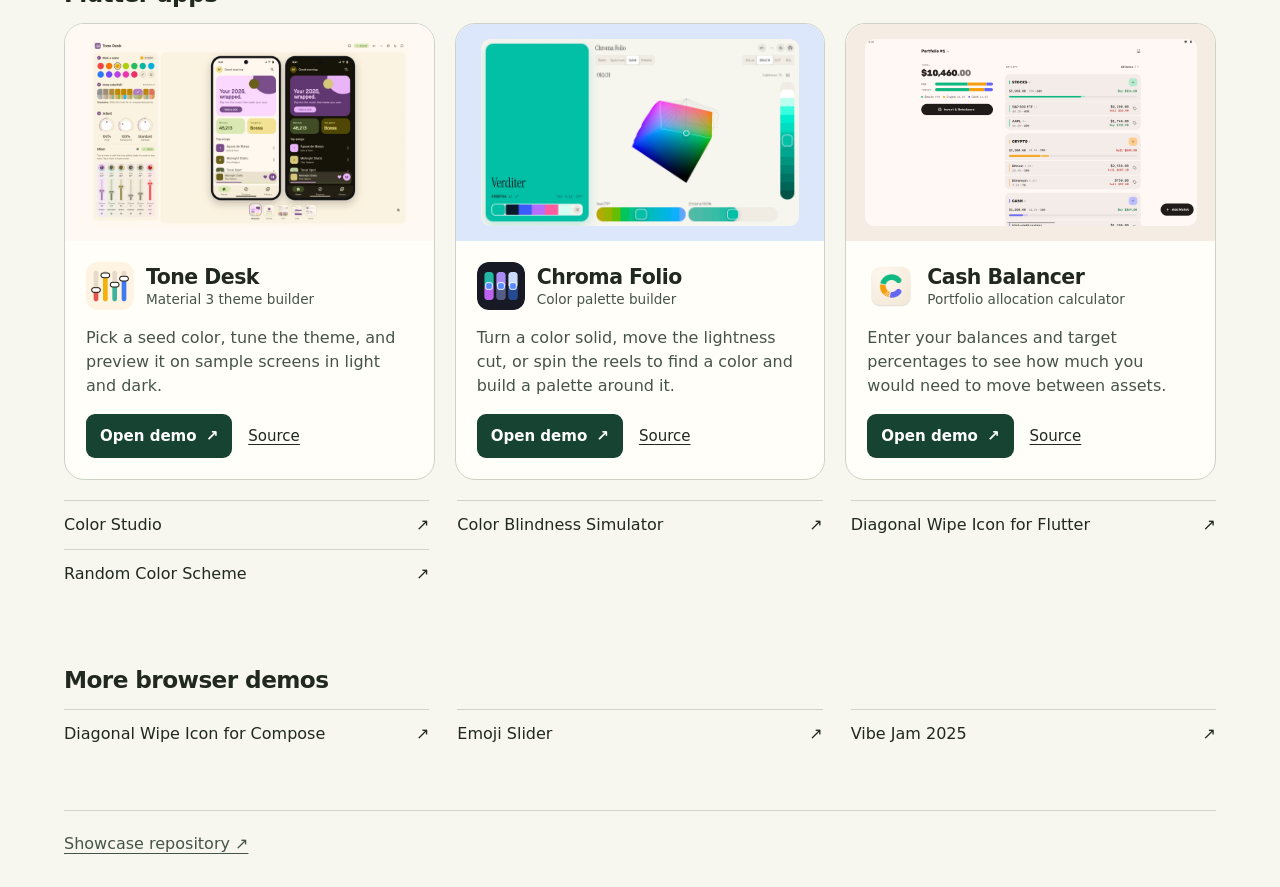
==== commit 22a50e9a: "Refresh the Tone Desk screenshot with labeled mixer controls" ====
--- a/index.html
+++ b/index.html
@@ -88,7 +88,7 @@
       <h2 id="flutter">Flutter apps</h2>
       <div class="grid">
         <article style="--accent:#fff8f3">
-          <a class="preview" href="./tone-desk/" aria-label="Open Tone Desk"><img src="./showcase/tone-desk/studio-preview.webp?v=3" alt="Tone Desk in light mode with a yellow seed and Expressive theme on two phones" decoding="async"></a>
+          <a class="preview" href="./tone-desk/" aria-label="Open Tone Desk"><img src="./showcase/tone-desk/studio-preview.webp?v=4" alt="Tone Desk in light mode with a yellow seed and Expressive theme on two phones" decoding="async"></a>
           <div class="content">
             <div class="identity"><img src="./showcase/tone-desk/icon.png" alt="" width="48" height="48"><div><h3>Tone Desk</h3><p class="type">Material 3 theme builder</p></div></div>
             <p>Pick a seed color, tune the theme, and preview it on sample screens in light and dark.</p>
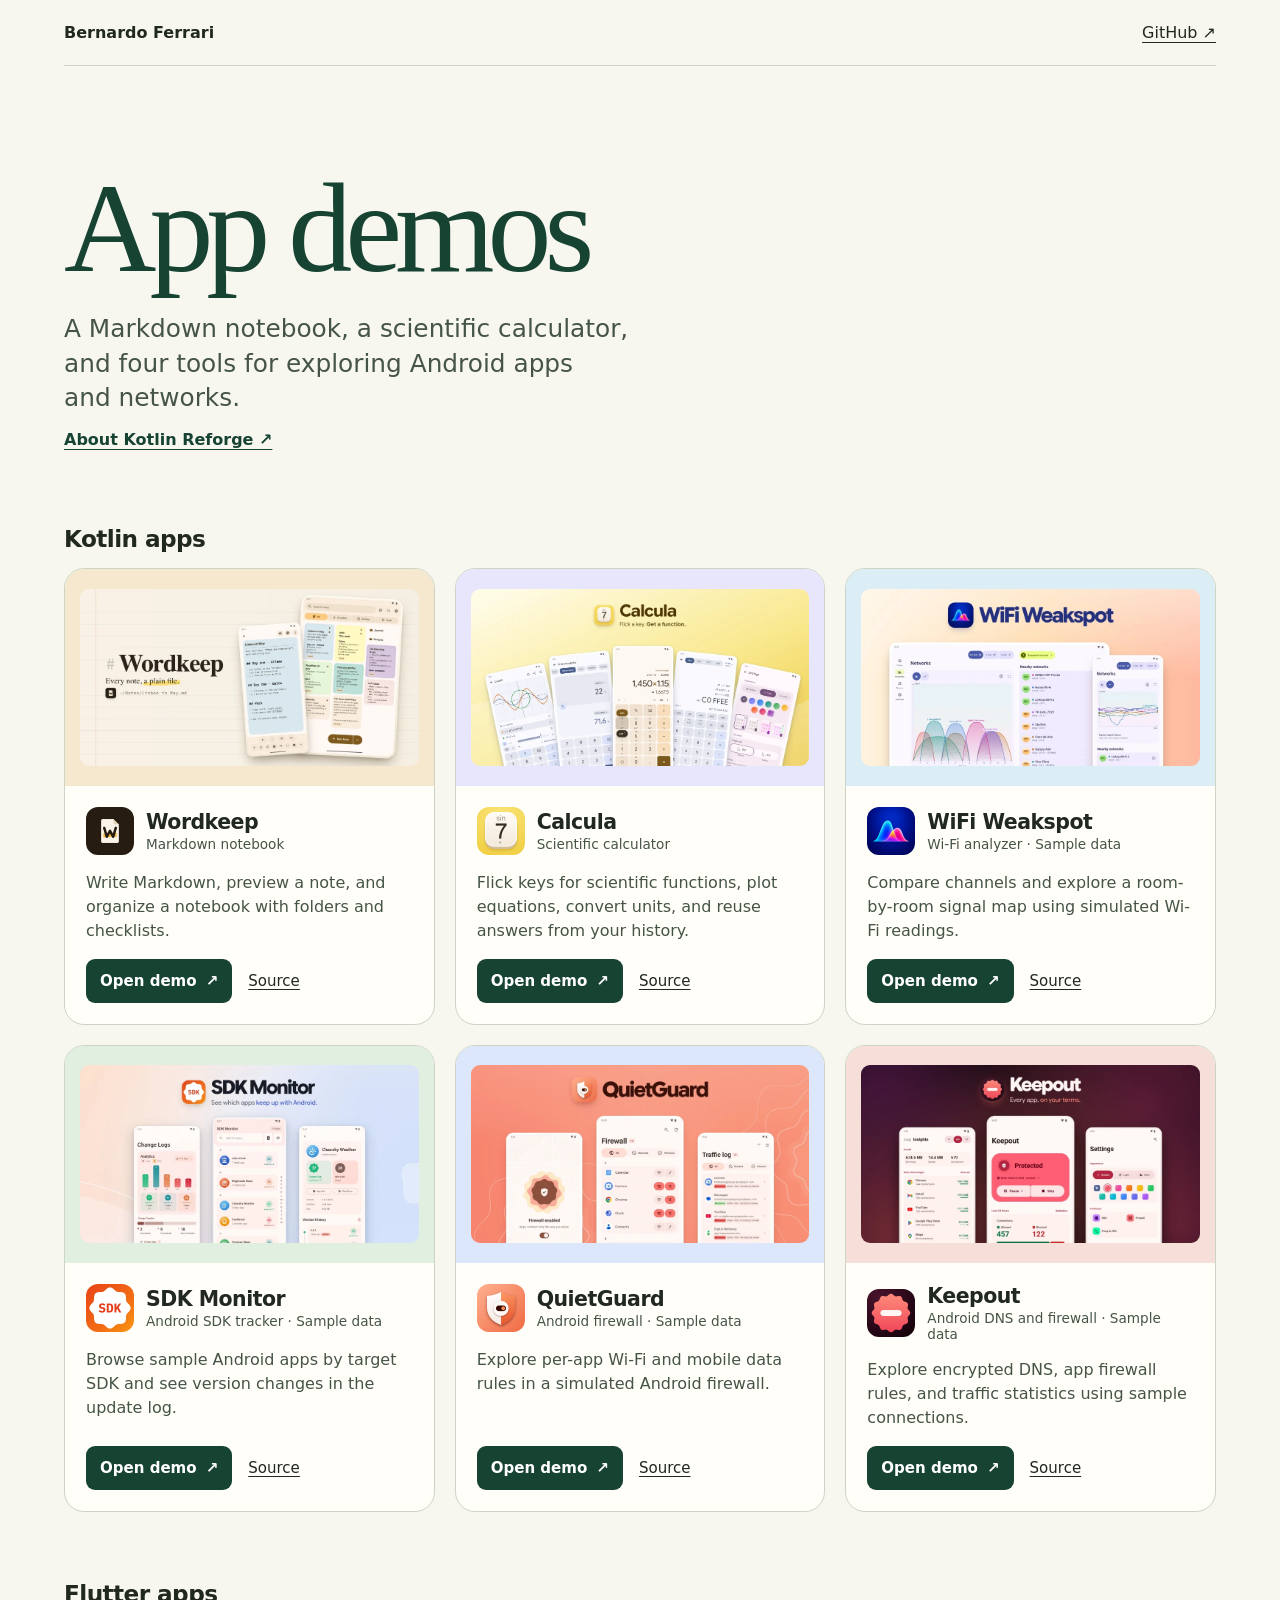
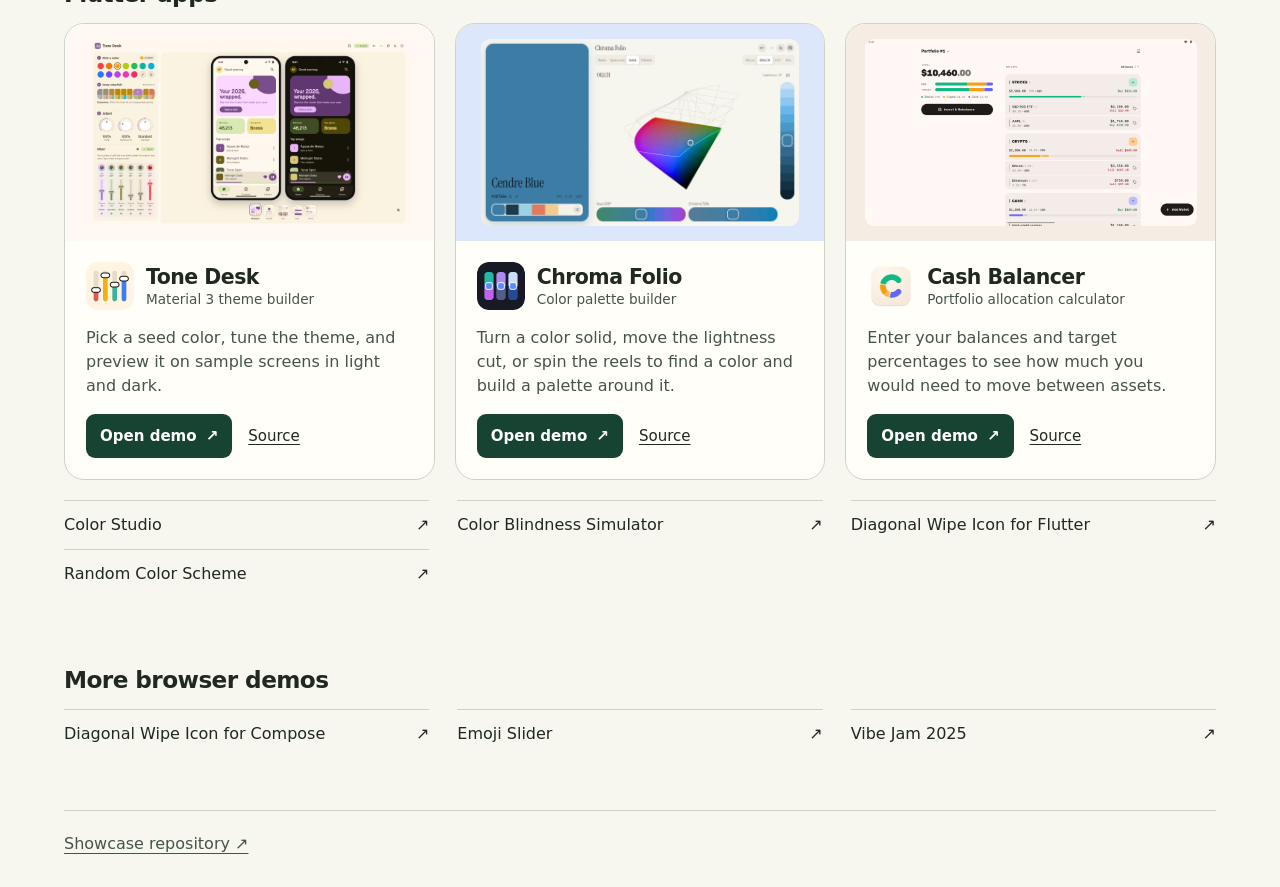
==== commit 27e7b05b: "Refresh the Chroma Folio preview and Tone Desk tracking" ====
--- a/index.html
+++ b/index.html
@@ -96,7 +96,7 @@
           </div>
         </article>
         <article style="--accent:#dce7fb">
-          <a class="preview" href="./chroma-folio/" aria-label="Open Chroma Folio"><img src="./showcase/chroma-folio/preview.webp?v=2" alt="Chroma Folio showing the OKLCH gamut, a teal swatch, and the Deep Sea palette" decoding="async"></a>
+          <a class="preview" href="./chroma-folio/" aria-label="Open Chroma Folio"><img src="./showcase/chroma-folio/preview.webp?v=3" alt="Chroma Folio showing the OKLCH gamut, a blue swatch, and the Fjord palette" decoding="async"></a>
           <div class="content">
             <div class="identity"><img src="./showcase/chroma-folio/icon.png" alt="" width="48" height="48"><div><h3>Chroma Folio</h3><p class="type">Color palette builder</p></div></div>
             <p>Turn a color solid, move the lightness cut, or spin the reels to find a color and build a palette around it.</p>
